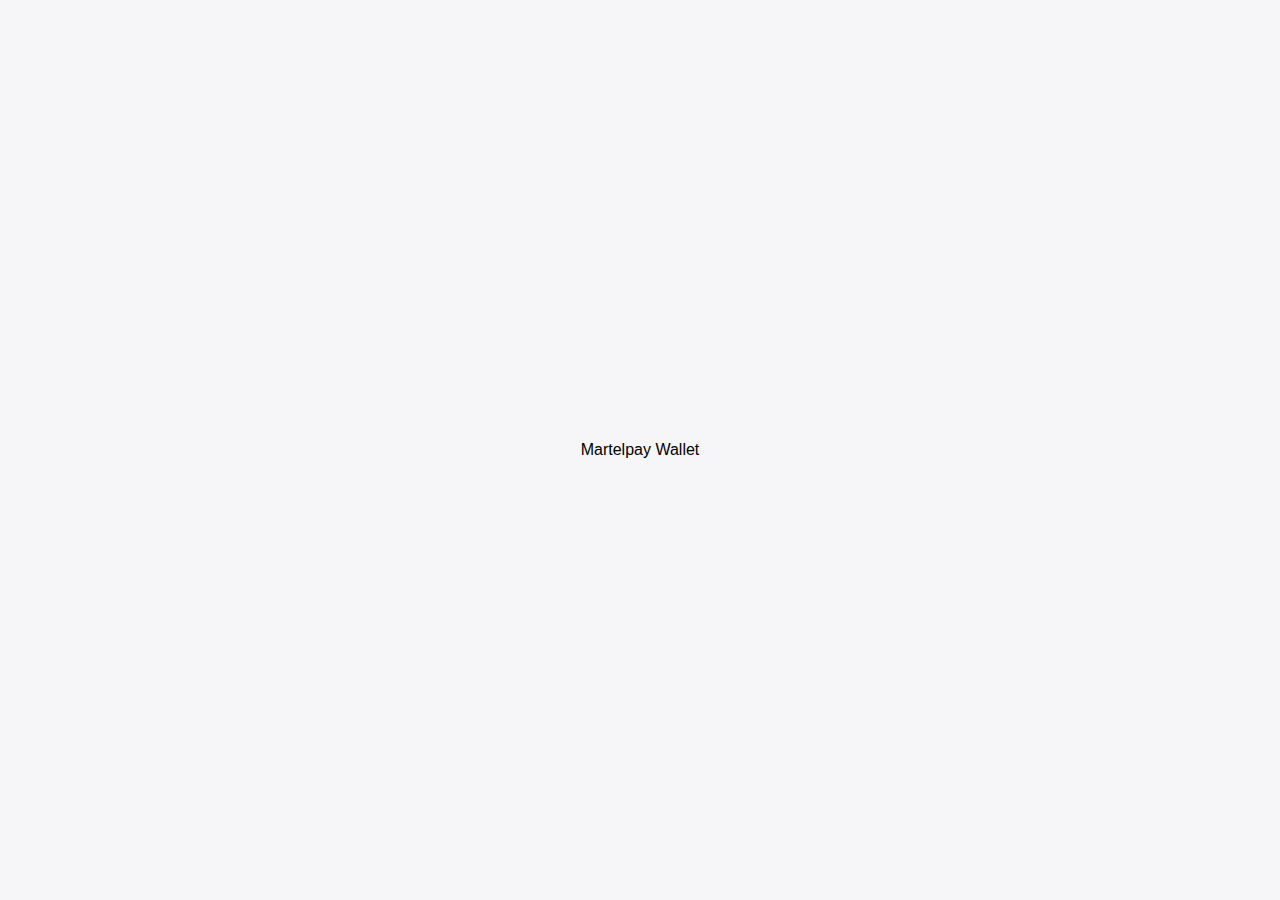
==== index.html @ edc6955c "Add files via upload" ====
<!DOCTYPE html>
<html lang="en">
<head>
    <meta charset="UTF-8">
    <meta name="viewport" content="width=device-width, initial-scale=1.0">
    <title>Document</title>
    <link rel="stylesheet" href="style.css">
</head>
<body>
    <nav>
        <div class="logocotainer">
            <label for="logo" id="logo">Martelpay Wallet</label>
        </div>
    </nav>
    
</body>
</html>
---- style.css ----
* {
    box-sizing: border-box;
    margin: 0;
    padding: 0;
    font-family: Arial, sans-serif;
}

body {
    display: flex;
    justify-content: center;
    align-items: center;
    height: 100vh;
    background-color: #f6f5f7;
    font-family: 'Arial', sans-serif;
}

.container {
    position: relative;
    width: 768px;
    max-width: 100%;
    min-height: 500px;
    background-color: #ffffff;
    border-radius: 10px;
    overflow: hidden;
    box-shadow: 0 0 15px rgba(0, 0, 0, 0.1);
    display: flex;
    transition: all 0.6s ease-in-out;
}

.form-container {
    position: absolute;
    width: 50%;
    height: 100%;
    padding: 50px 40px;
    display: flex;
    flex-direction: column;
    justify-content: center;
    align-items: center;
    transition: all 0.6s ease-in-out;
}

h1 {
    font-size: 24px;
    font-weight: bold;
    color: #333;
}

p {
    font-size: 14px;
    color: #777;
    margin: 10px 0 20px;
    text-align: center;
    max-width: 300px;
}

input {
    width: 100%;
    padding: 12px;
    margin: 8px 0;
    border: 1px solid #ddd;
    border-radius: 5px;
    font-size: 16px;
    color: #333;
}

input:focus {
    border-color: #ff416c;
    outline: none;
}

button {
    padding: 12px 30px;
    border: none;
    border-radius: 20px;
    background-color: #ff416c;
    color: #ffffff;
    font-size: 16px;
    font-weight: bold;
    cursor: pointer;
    transition: background-color 0.3s;
    width: 100%;
    margin-top: 20px;
}

button:hover {
    background-color: #ff4b2b;
}

.show-password {
    font-size: 14px;
    color: #777;
    display: flex;
    align-items: center;
    gap: 5px;
    margin-top: 5px;
}

.toggle-link {
    color: #ff416c;
    cursor: pointer;
    text-decoration: underline;
    font-weight: bold;
}

/* Overlay Animation */
.overlay-container {
    position: absolute;
    top: 0;
    left: 50%;
    width: 50%;
    height: 100%;
    overflow: hidden;
    z-index: 100;
    transition: transform 0.6s ease-in-out;
}

.overlay {
    background: linear-gradient(to right, #ff4b2b, #ff416c);
    color: #ffffff;
    position: relative;
    left: -100%;
    width: 200%;
    height: 100%;
    display: flex;
    justify-content: center;
    align-items: center;
    text-align: center;
    transform: translateX(0);
    transition: transform 0.6s ease-in-out;
}

.overlay-panel {
    position: absolute;
    display: flex;
    flex-direction: column;
    justify-content: center;
    align-items: center;
    padding: 0 40px;
    text-align: center;
    width: 50%;
    height: 100%;
}

.overlay-left {
    transform: translateX(-20%);
}

.overlay-right {
    right: 0;
    transform: translateX(0);
}

button.ghost {
    background-color: transparent;
    border: 2px solid #ffffff;
    padding: 10px 20px;
    border-radius: 20px;
    color: #ffffff;
}

.container.active .sign-in-container {
    transform: translateX(100%);
}

.container.active .sign-up-container {
    transform: translateX(0);
}

.container.active .overlay-container {
    transform: translateX(-100%);
}

.sign-in-container {
    left: 0;
    z-index: 2;
    transform: translateX(0);
}

.sign-up-container {
    left: 0;
    transform: translateX(100%);
    opacity: 1;
    z-index: 1;
}

/* Responsive for Mobile */
/* @media (max-width: 768px) {
    .container {
        width: 100%;
        height: auto;
        flex-direction: column;
    }

    .overlay-container {
        display: none;
    }

    .form-container {
        width: 100%;
        position: relative;
        padding: 20px;
    }

    button {
        width: 100%;
    }
} */
/* Mobile view */
@media (max-width: 768px) {
    .container {
        width: 100%;
        min-height: 100vh;
        flex-direction: column;
    }

    .form-container {
        width: 100%;
        position: static;
        transform: translateX(0);
        opacity: 1;
        z-index: 2;
    }

    .sign-up-container {
        display: none; /* Hide sign-up initially */
    }

    .container.active .sign-in-container {
        display: none; /* Hide sign-in on active state */
    }

    .container.active .sign-up-container {
        display: flex; /* Show sign-up on active state */
    }

    /* Overlay container for mobile */
    .overlay-container {
        width: 100%;
        height: 50%;
        top: auto;
        left: 0;
        transform: translateY(0);
        z-index: 1;
    }

    .overlay {
        width: 100%;
        height: 200%;
        flex-direction: column;
        transform: translateY(-50%);
    }

    .overlay-panel {
        width: 100%;
        height: 50%;
        transform: none;
    }

    .overlay-left,
    .overlay-right {
        position: relative;
        text-align: center;
    }

    .overlay-left {
        transform: translateY(-50%);
    }

    .overlay-right {
        transform: translateY(50%);
    }
}
.password-container {
    position: relative;
    width: 100%;
}

.password-container input {
    width: 100%;
    padding-right: 40px; /* Space for the eye icon */
}

.toggle-password {
    position: absolute;
    right: 10px;
    top: 50%;
    transform: translateY(-50%);
    cursor: pointer;
    font-size: 20px;
    color: #777;
}
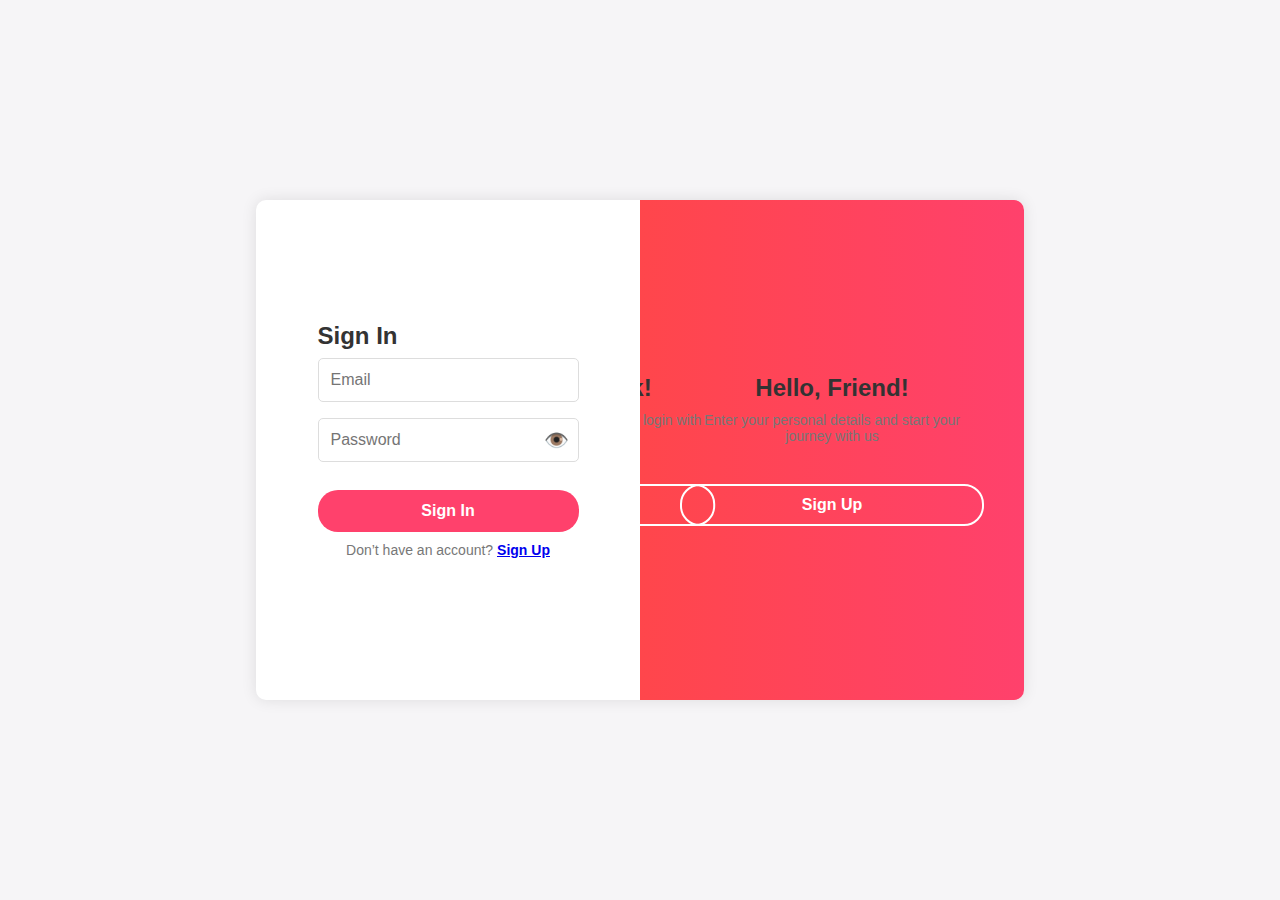
==== commit 70939a96: "Update and rename login.html to index.html" ====
--- a/index.html
+++ b/index.html
@@ -3,15 +3,61 @@
 <head>
     <meta charset="UTF-8">
     <meta name="viewport" content="width=device-width, initial-scale=1.0">
-    <title>Document</title>
+    <title>Login/Signup Form</title>
     <link rel="stylesheet" href="style.css">
 </head>
 <body>
-    <nav>
-        <div class="logocotainer">
-            <label for="logo" id="logo">Martelpay Wallet</label>
+    <div class="container" id="container">
+        <!-- Sign In Form -->
+        <div class="form-container sign-in-container" id="signInContainer">
+            <form onsubmit="handleSignIn(event)">
+                <h1>Sign In</h1>
+                <input type="email" id="loginEmail" placeholder="Email" required />
+                <div class="password-container">
+                    <input type="password" id="login-password" placeholder="Password">
+                    <span class="toggle-password" onclick="togglePassword('login-password')">
+                        👁️
+                    </span>
+                </div>
+                <button type="submit">Sign In</button>
+                <p>Don’t have an account? <span onclick="toggleForm()" class="toggle-link" > <a href="#signUpContainer">Sign Up</a></span></p>
+            </form>
         </div>
-    </nav>
-    
+
+        <!-- Sign Up Form -->
+        <div class="form-container sign-up-container" id="signUpContainer">
+            <form onsubmit="handleSignUp(event)">
+                <h1>Create Account</h1>
+                <input type="text" id="signUpName" placeholder="Name" required />
+                <input type="email" id="signUpEmail" placeholder="Email" required />
+                <div class="password-container">
+                    <input type="password" id="login-password" placeholder="Password">
+                    <span class="toggle-password" onclick="togglePassword('login-password')">
+                        👁️
+                    </span>
+                </div>
+                <button type="submit">Sign Up</button>
+                <p>Already have an account? <span onclick="toggleForm()" class="toggle-link">Sign In</span></p>
+            </form>
+        </div>
+
+        <!-- Overlay Panel for Animation -->
+        <div class="overlay-container">
+            <div class="overlay">
+                <div class="overlay-panel overlay-left">
+                    <h1>Welcome Back!</h1>
+                    <p>To keep connected with us, please login with your personal info</p>
+                    <button class="ghost" onclick="toggleForm()">Sign In</button>
+                </div>
+                <div class="overlay-panel overlay-right">
+                    <h1>Hello, Friend!</h1>
+                    <p>Enter your personal details and start your journey with us</p>
+                    <button class="ghost" onclick="toggleForm()" >Sign Up</button>
+                </div>
+            </div>
+        </div>
+    </div>
+
+    <script src="script.js"></script>
 </body>
-</html>+</html>
